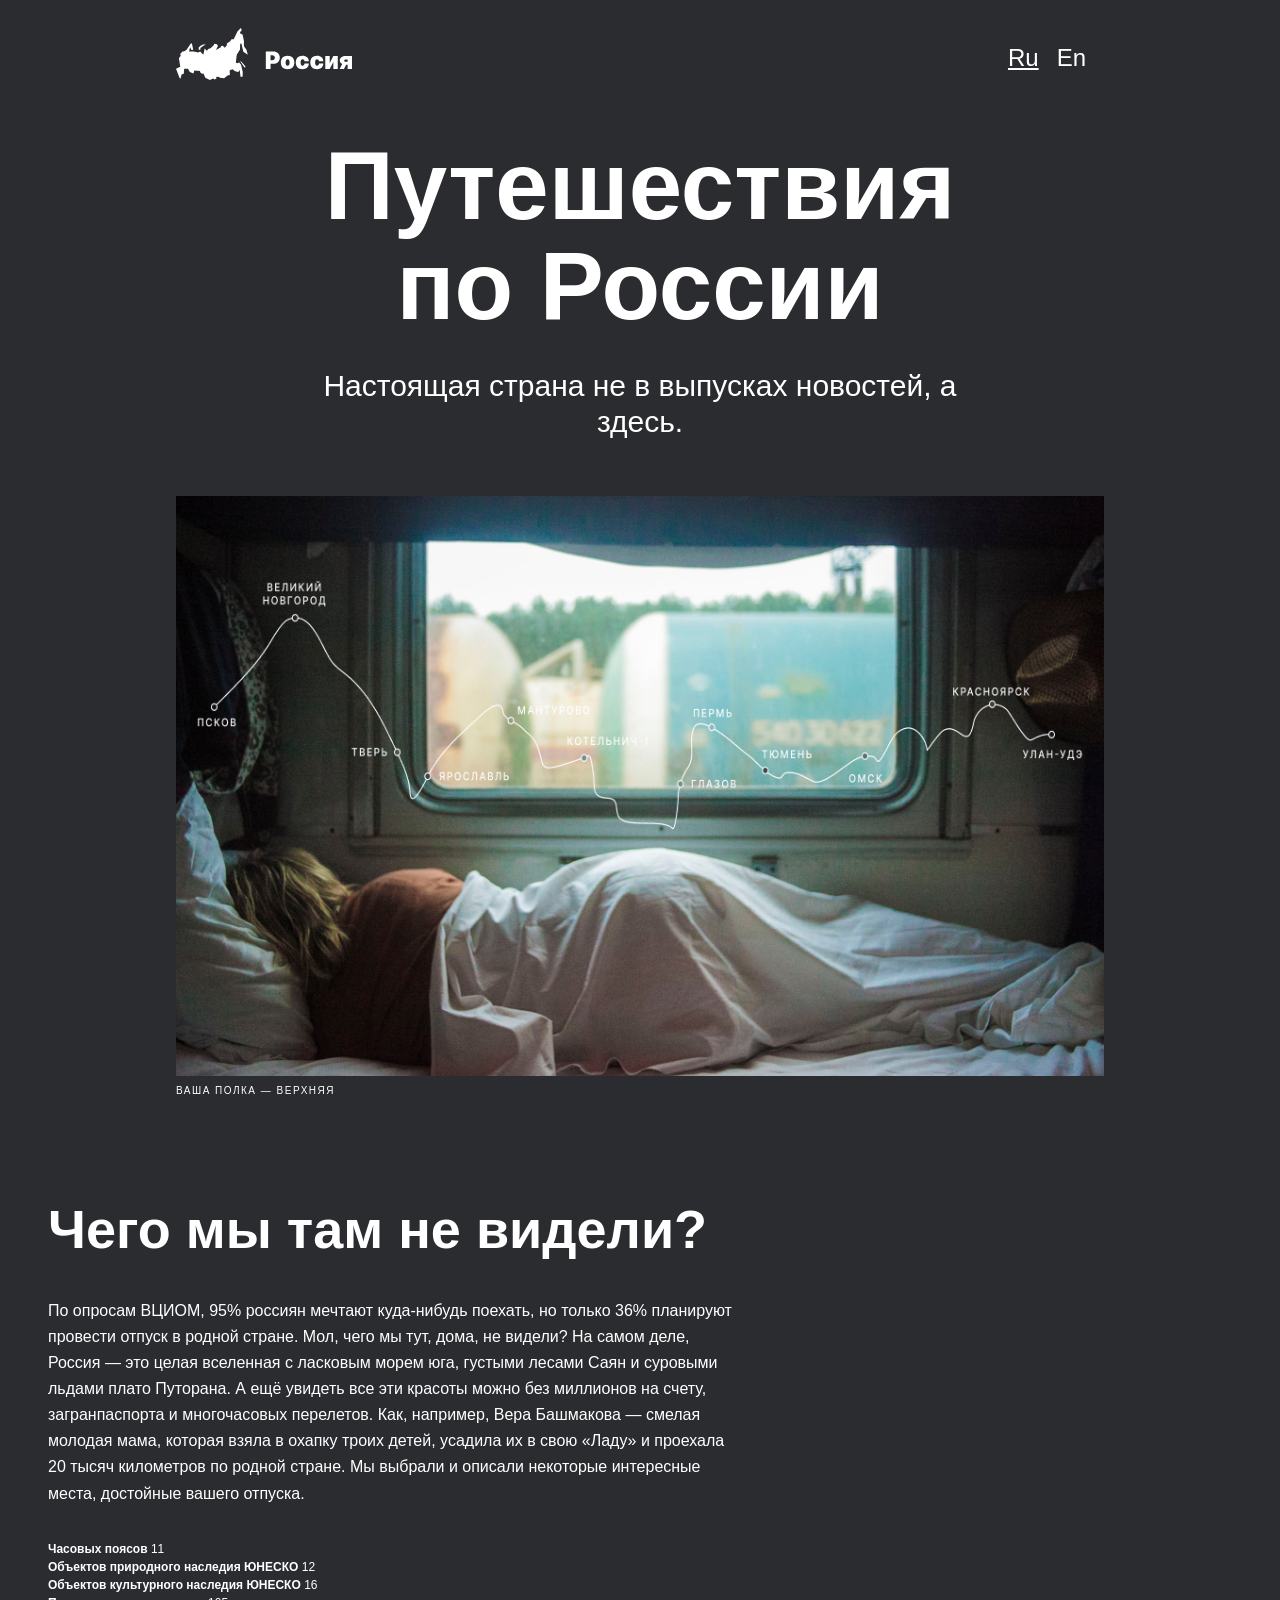
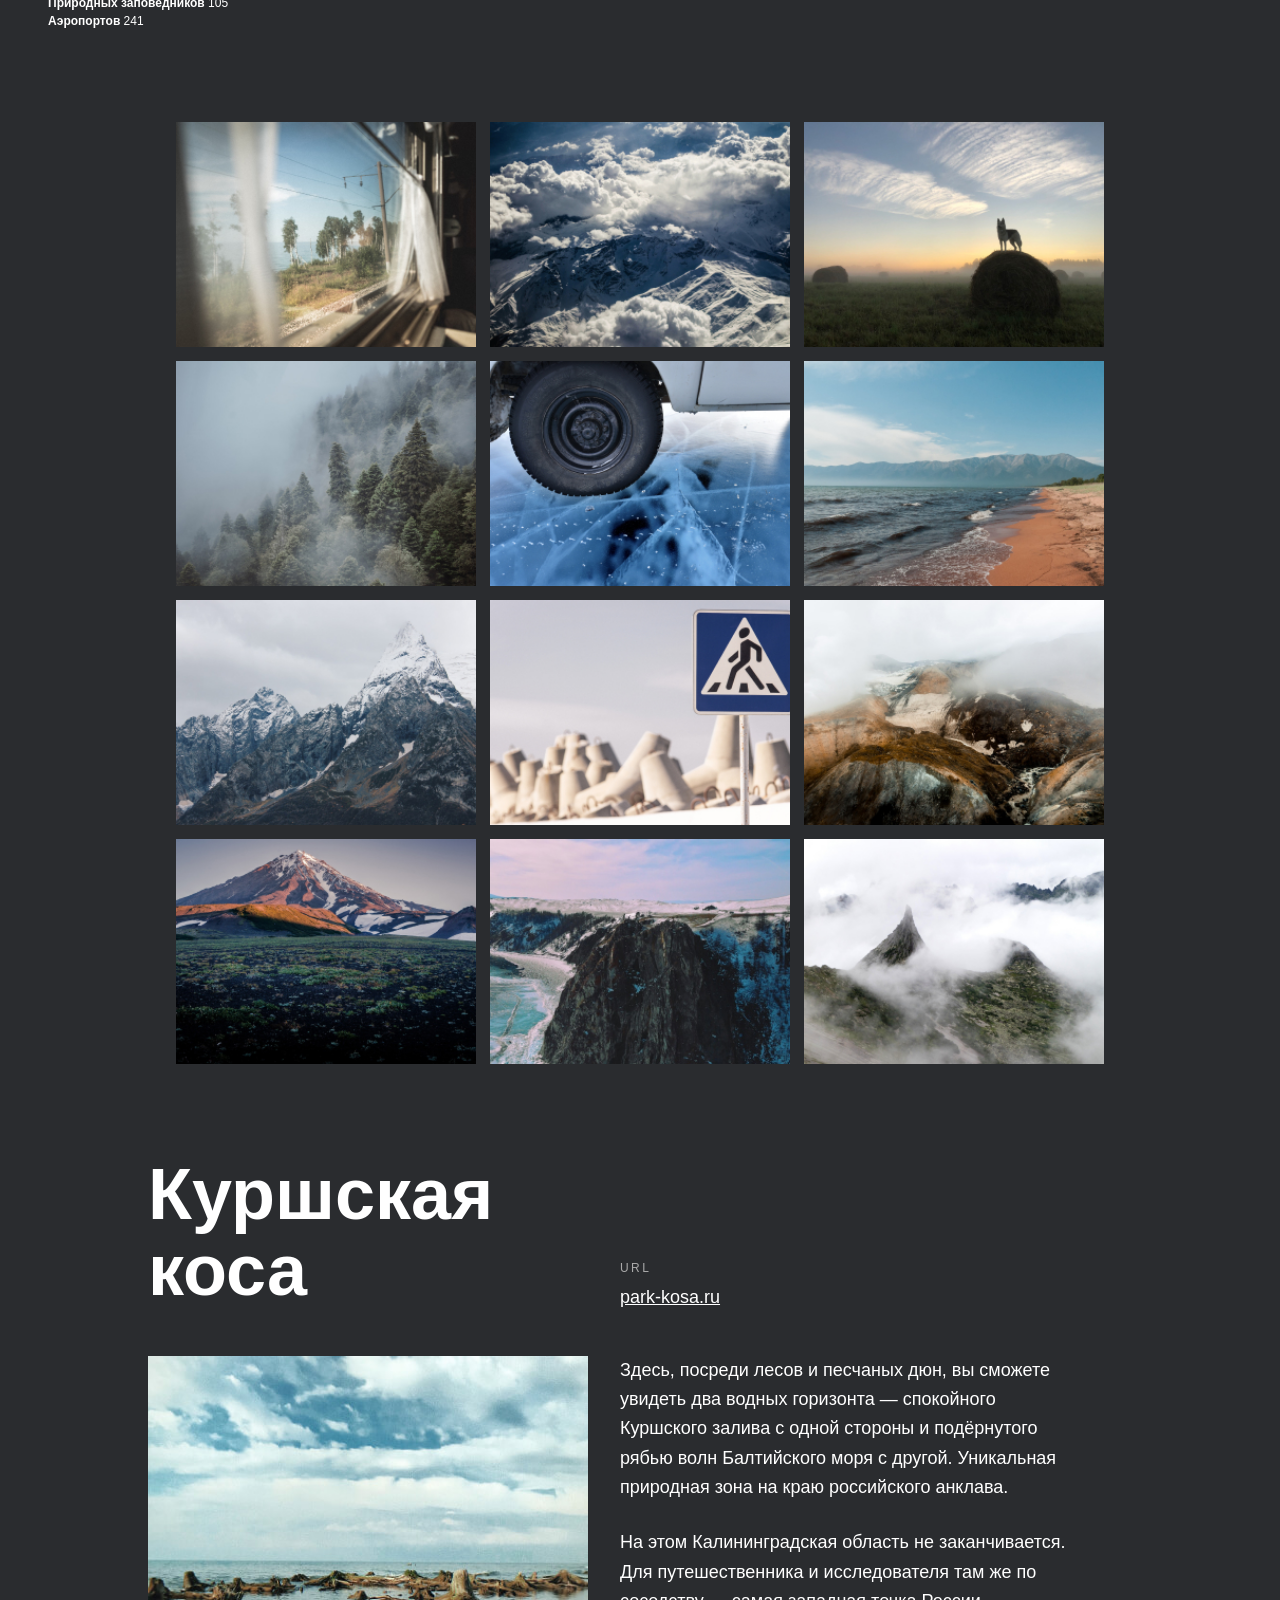
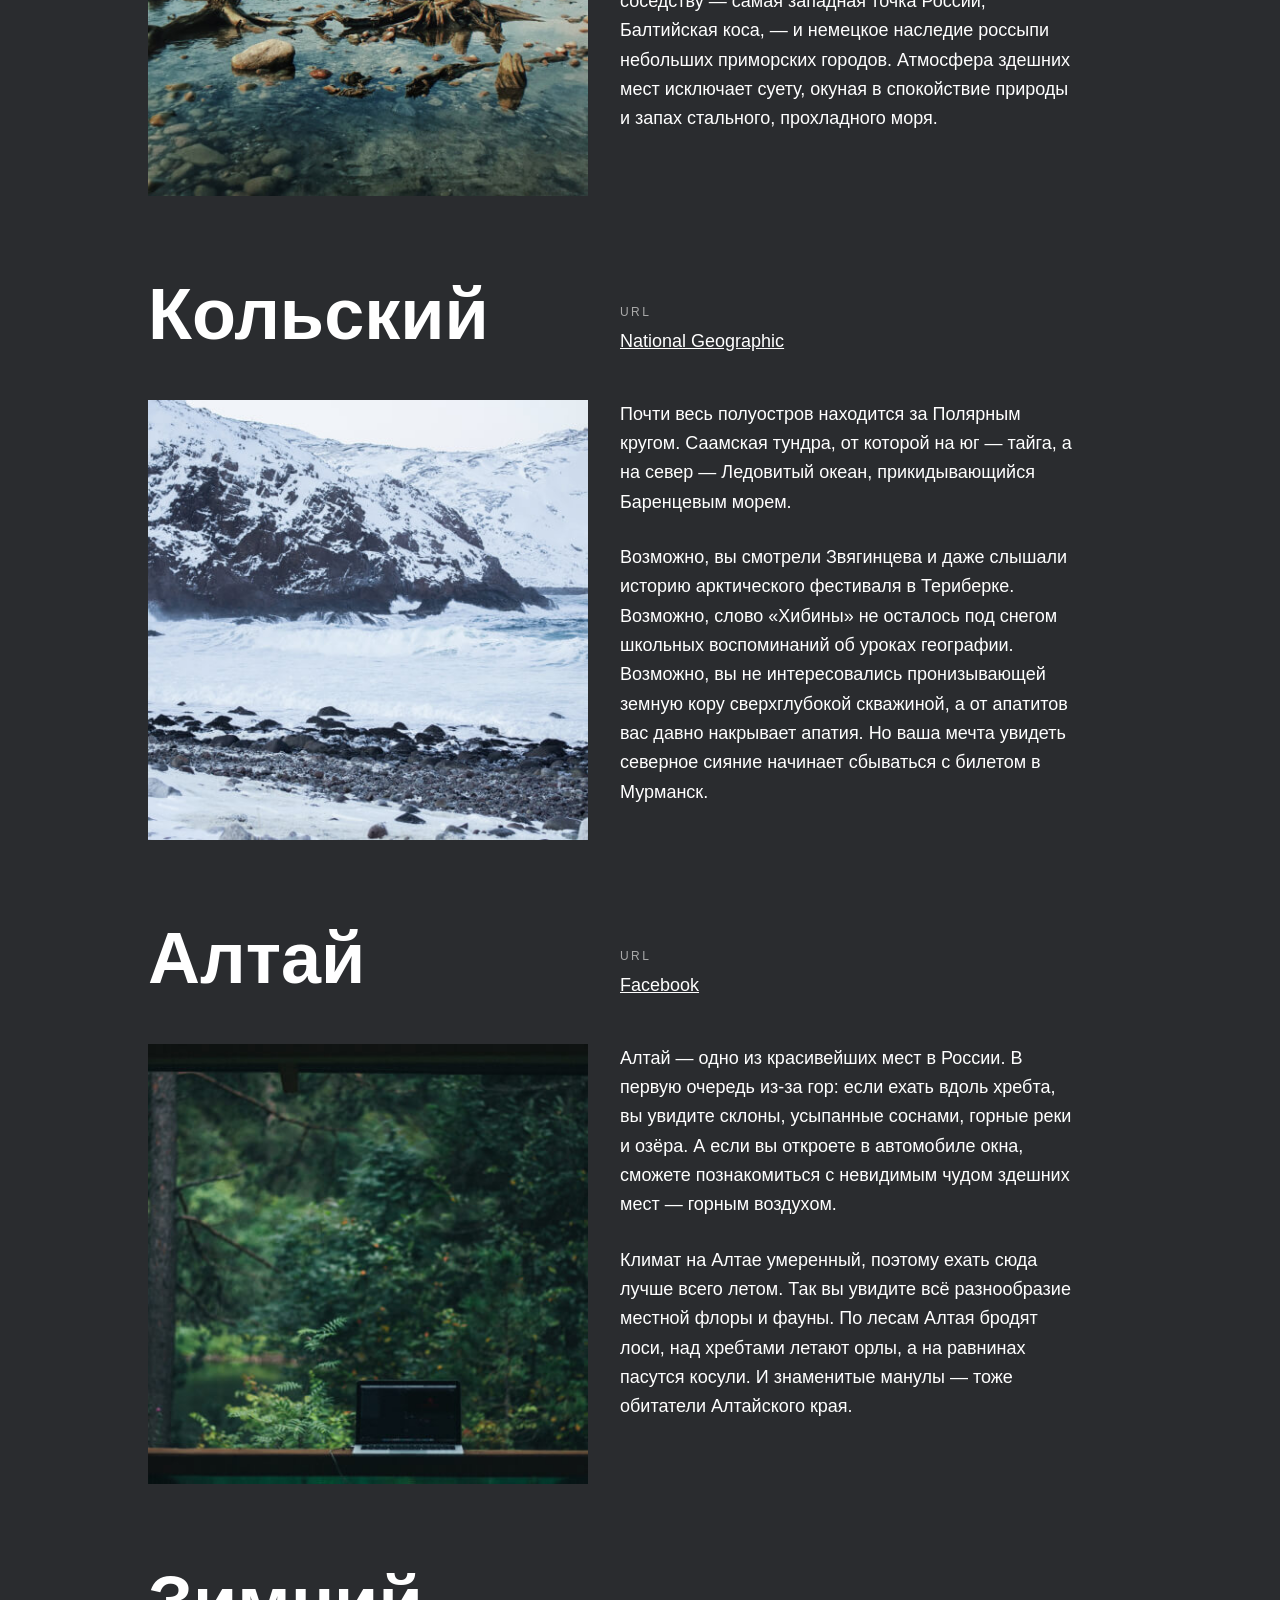
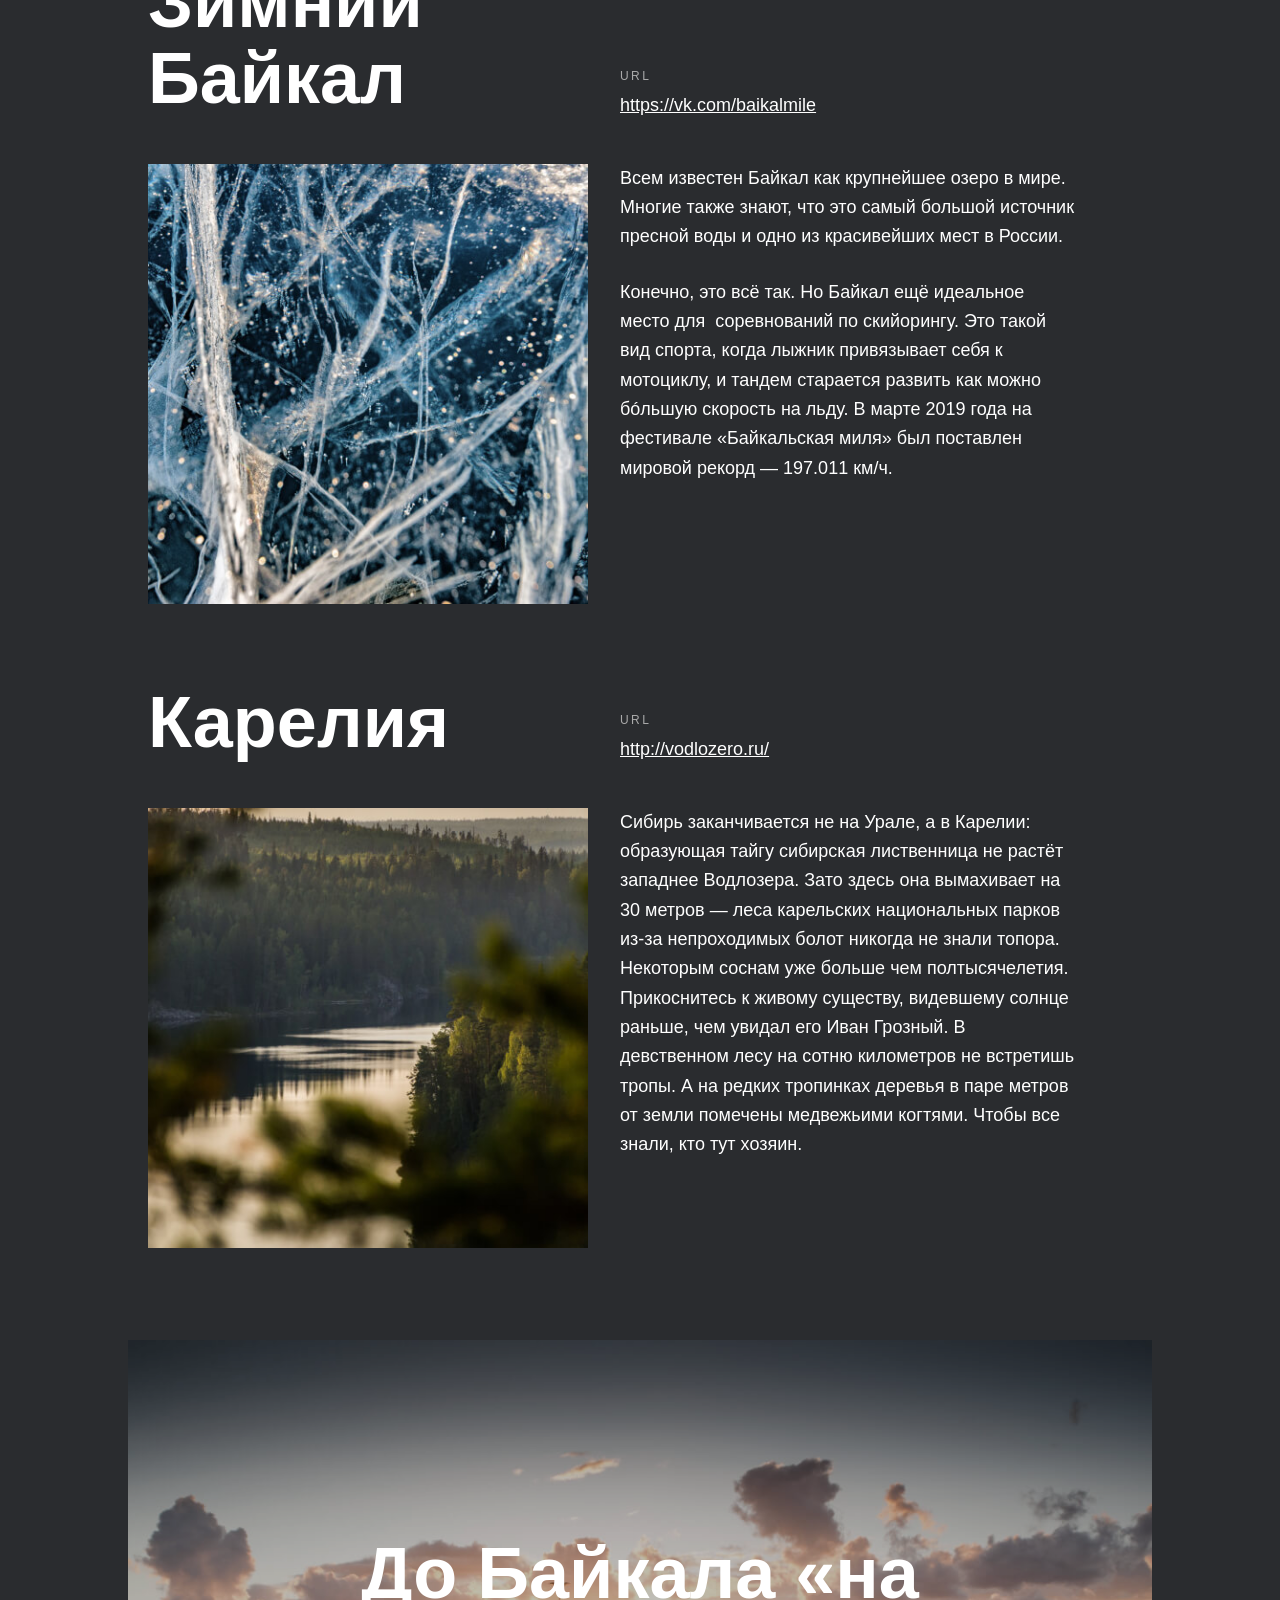
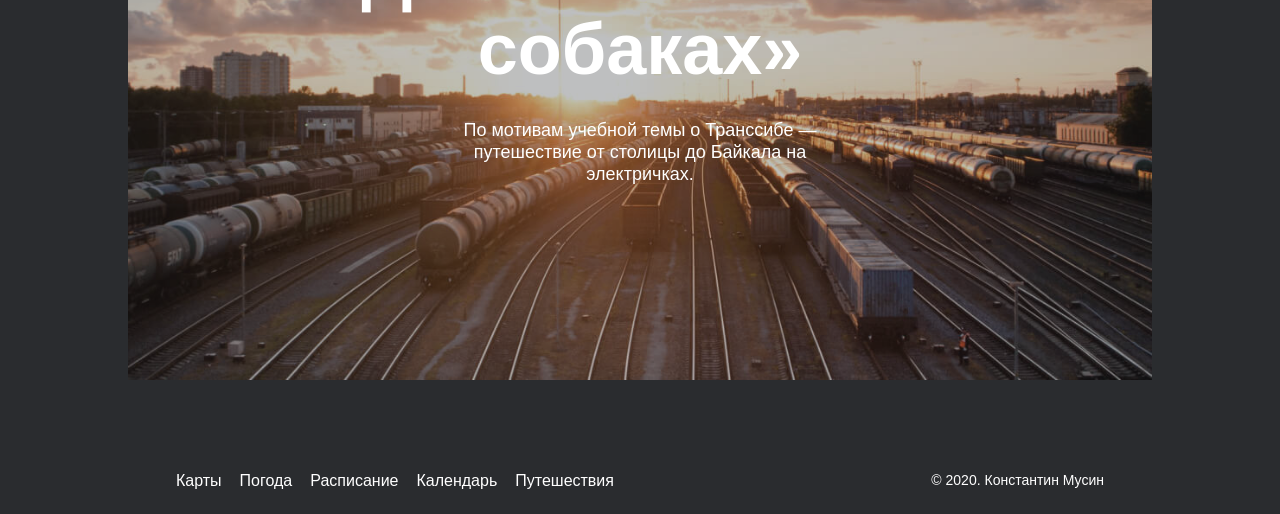
==== index.html @ 5dad6165 "Second Push" ====
<!DOCTYPE html>
<html lang="ru">
<head>
    <meta charset="UTF-8">
    <meta name="viewport" content="width=device-width, initial-scale=1.0">
    <link rel="stylesheet" href="./pages/index.css">
    <title>Путешествия по России</title>
</head>
<body>
    <div class="substrate">
    <div class="page">
        <header class="header">
            <img class="header__logo" src="./image/header__logo.svg" alt="Логотип">
            <ul class="header__unnumbered-list">  
                <li class="header__list"><a class="header__lang-link header__lang-link_language_active" href="#" target="_self">Ru</a></li>
                <li class="header__list"><a class="header__lang-link" href="#" target="_self">En</a></li>
            </ul>
        </header>
        <main class="content">
            <section class="lead">
                <h1 class="lead__title">Путешествия по России</h1>
                <p class="lead__subtitle">Настоящая страна не в выпусках новостей, а здесь.</p>
                <img class="lead__image" src="./image/lead__image.jpg" alt="Ваше место в вагоне">
                <p class="lead__caption">ваша полка — верхняя</p>
            </section>

            <section class="intro">
                <h2 class="intro__title">Чего мы там не видели?</h2>
                <p class="intro__text">По опросам ВЦИОМ, 95% россиян мечтают куда-нибудь поехать, 
                    но только 36% планируют провести отпуск в родной стране. 
                    Мол, чего мы тут, дома, не видели? 
                    На самом деле, Россия — это целая вселенная с ласковым морем юга,
                    густыми лесами Саян и суровыми льдами плато Путорана. 
                    А ещё увидеть все эти красоты можно без миллионов на счету, 
                    загранпаспорта и многочасовых перелетов. 
                    Как, например, Вера Башмакова — смелая молодая мама, 
                    которая взяла в охапку троих детей, усадила их в свою «Ладу» 
                    и проехала 20 тысяч километров по родной стране. 
                    Мы выбрали и описали некоторые интересные места, 
                    достойные вашего отпуска.</p>
                <ul class="intro__unnumbered-list">
                    <li class="intro__list">
                      <span class="intro__list-span">
                        Часовых поясов
                      </span>
                        11
                    </li>
                    <li class="intro__list">
                        <span class="intro__list-span">
                            Объектов природного наследия ЮНЕСКО
                        </span> 
                        12
                    </li>
                    <li class="intro__list">
                        <span class="intro__list-span">
                            Объектов культурного наследия ЮНЕСКО
                        </span> 
                        16
                    </li>
                    <li class="intro__list">
                        <span class="intro__list-span">
                        Природных заповедников
                        </span> 
                        105
                    </li>
                    <li class="intro__list">
                        <span class="intro__list-span">
                            Аэропортов
                        </span> 
                        241
                    </li>
                </ul>
            </section>

            <section class="photo-grid">
                <img class="photo-grid__item" src="./image/photo-grid__item.jpg" alt="Картинка 1">
                <img class="photo-grid__item" src="./image/photo-grid__item2.jpg" alt="Картинка 2">
                <img class="photo-grid__item" src="./image/photo-grid__item3.jpg" alt="Картинка 3">
                <img class="photo-grid__item" src="./image/photo-grid__item4.jpg" alt="Картинка 4">
                <img class="photo-grid__item" src="./image/photo-grid__item5.jpg" alt="Картинка 5">
                <img class="photo-grid__item" src="./image/photo-grid__item6.jpg" alt="Картинка 6">
                <img class="photo-grid__item" src="./image/photo-grid__item7.jpg" alt="Картинка 7">
                <img class="photo-grid__item" src="./image/photo-grid__item8.jpg" alt="Картинка 8">
                <img class="photo-grid__item" src="./image/photo-grid__item9.jpg" alt="Картинка 9">
                <img class="photo-grid__item" src="./image/photo-grid__item10.jpg" alt="Картинка 10">
                <img class="photo-grid__item" src="./image/photo-grid__item11.jpg" alt="Картинка 11">
                <img class="photo-grid__item" src="./image/photo-grid__item12.jpg" alt="Картинка 12">
            </section>

            <section class="places">
                <ul class="places__unnumbered-list">
                    <li class="place">
                        <h2 class="place__title">Куршская коса</h2>                            
                        <div class="place__website">
                            <p class="place__url-heading">URL</p>
                            <a class="place__link" href="http://park-kosa.ru" target="_self">park-kosa.ru</a>
                        </div>                    
                        <img class="place__image" src="./image/place__image1.jpg" alt="Куршская коса">
                        <div class="place__text">
                        <p class="place__paragraph">Здесь, посреди лесов и песчаных дюн, 
                            вы сможете увидеть два водных горизонта — 
                            спокойного Куршского залива с одной стороны и 
                            подёрнутого рябью волн Балтийского моря с другой. 
                            Уникальная природная зона на краю российского анклава.</p>
                        <p class="place__paragraph">На этом Калининградская область 
                            не заканчивается. Для путешественника и исследователя 
                            там же по соседству — самая западная точка России, 
                            Балтийская коса, — и немецкое наследие россыпи небольших 
                            приморских городов. Атмосфера здешних мест исключает суету, 
                            окуная в спокойствие природы и запах стального, прохладного моря.</p>
                        </div>
                     </li>

                    <li class="place">
                        <h2 class="place__title">Кольский</h2>      
                            <div class="place__website">
                            <p class="place__url-heading">URL</p>
                            <a class="place__link" href="https://yourshot.nationalgeographic.com/photos/?keywords=kolskiy" target="_self">National Geographic</a>
                        </div>
                        <img class="place__image" src="./image/place__image2.jpg" alt="Кольский">
                        <div class="place__text">
                        <p class="place__paragraph">Почти весь полуостров находится за 
                            Полярным кругом. Саамская тундра, от которой на юг — 
                            тайга, а на север — Ледовитый океан, 
                            прикидывающийся Баренцевым морем.</p>
                        <p class="place__paragraph">Возможно, вы смотрели Звягинцева
                             и даже слышали историю арктического фестиваля в Териберке. 
                             Возможно, слово «Хибины» не осталось под снегом школьных
                              воспоминаний об уроках географии. Возможно, вы не 
                              интересовались пронизывающей земную кору сверхглубокой 
                              скважиной, а от апатитов вас давно накрывает апатия. 
                              Но ваша мечта увидеть северное сияние начинает 
                              сбываться с билетом в Мурманск.</p>
                            </div>
                            </li>

                    <li class="place">
                        <h2 class="place__title">Алтай</h2>
                        <div class="place__website">
                            <p class="place__url-heading">URL</p>
                            <a class="place__link" href="https://www.facebook.com/vera.bashmakova/posts/10156011613718822" target="_self">Facebook</a>
                        </div>
                        <img class="place__image" src="./image/place__image3.jpg" alt="Алтай">
                        <div class="place__text">
                        <p class="place__paragraph">Алтай — одно из красивейших мест в России. 
                            В первую очередь из-за гор: если ехать вдоль хребта, 
                            вы увидите склоны, усыпанные соснами, 
                            горные реки и озёра. А если вы откроете в автомобиле окна, 
                            сможете познакомиться с невидимым чудом здешних мест — 
                            горным воздухом.</p>
                        <p class="place__paragraph">Климат на Алтае умеренный, 
                            поэтому ехать сюда лучше всего летом. 
                            Так вы увидите всё разнообразие местной флоры и фауны. 
                            По лесам Алтая бродят лоси, над хребтами летают орлы, 
                            а на равнинах пасутся косули. 
                            И знаменитые манулы — тоже обитатели Алтайского края.</p>
                        </div>
                        </li>

                    <li class="place">
                        <h2 class="place__title">Зимний Байкал</h2>
                        <div class="place__website">
                            <p class="place__url-heading">URL</p>
                            <a class="place__link" href="https://vk.com/baikalmile" target="_self">https://vk.com/baikalmile</a>
                        </div>
                        <img class="place__image" src="./image/place__image4.jpg" alt="Зимний Байкал">
                        <div class="place__text">
                        <p class="place__paragraph">Всем известен Байкал как крупнейшее озеро 
                            в мире. Многие также знают, что это самый большой источник 
                            пресной воды и одно из красивейших мест в России.</p>
                        <p class="place__paragraph">Конечно, это всё так. Но Байкал ещё идеальное место для
                             соревнований по скийорингу. Это такой вид спорта, 
                            когда лыжник привязывает себя 
                            к мотоциклу, и тандем старается развить как можно 
                            бóльшую скорость на льду. В марте 2019 года на фестивале 
                            «Байкальская миля» был поставлен мировой рекорд — 197.011 км/ч.</p>
                        </div>
                        </li>

                    <li class="place">
                        <h2 class="place__title">Карелия</h2>
                        <div class="place__website">
                            <p class="place__url-heading">URL</p>
                            <a class="place__link" href="http://vodlozero.ru" target="_self">http://vodlozero.ru/</a>
                        </div>
                        <img class="place__image" src="./image/place__image5.jpg" alt="Карелия">
                        <div class="place__text">
                        <p class="place__paragraph">Сибирь заканчивается не на Урале, а в Карелии: 
                            образующая тайгу сибирская лиственница не растёт западнее Водлозера.
                             Зато здесь она вымахивает на 30 метров — леса карельских национальных
                              парков из-за непроходимых болот никогда не знали топора. 
                              Некоторым соснам уже больше чем полтысячелетия. 
                              Прикоснитесь к живому существу, видевшему солнце раньше, 
                              чем увидал его Иван Грозный. 
                            В девственном лесу на сотню километров не встретишь тропы. 
                            А на редких тропинках деревья 
                            в паре метров от земли помечены медвежьими когтями. 
                            Чтобы все знали, кто тут хозяин.</p>
                        </div>
                        </li>
                </ul>
            </section>

            <section class="cover">
                <a class="cover__link" href="https://stampsy.com/na-elektrichkakh-do-baikala" target="_self">
                <h2 class="cover__title">До Байкала «на собаках»</h2>
                <p class="cover__subtitle">По мотивам учебной темы о 
                    Транссибе — путешествие от столицы до 
                    Байкала на электричках.</p>
                <div class="cover__overlay"></div>
                </a>
            </section>

        </main>

        <footer class="footer">
            <nav>
            <ul class="footer__unnumbered-list">
                <li class="footer__list-link"><a class="footer__link" href="https://yandex.ru/maps" target="_self">Карты</a></li>
                <li class="footer__list-link"><a class="footer__link" href="https://yandex.ru/pogoda" target="_self">Погода</a></li>
                <li class="footer__list-link"><a class="footer__link" href="https://rasp.yandex.ru" target="_self">Расписание</a></li>
                <li class="footer__list-link"><a class="footer__link" href="https://calendar.yandex.ru" target="_self">Календарь</a></li>
                <li class="footer__list-link"><a class="footer__link" href="https://travel.yandex.ru" target="_self">Путешествия</a></li>
            </ul>
            </nav>
            <p class="footer__copyright"> &copy; 2020. Константин Мусин</p>
        </footer>

    </div>
    </div>
</body>
</html>
---- pages/index.css ----
@import url(../vendor/normalize.css);

@import url(../font/font.css);

@import url(../blocks/substrate/substrate.css);

@import url(../blocks/page/page.css);

@import url(../blocks/header/header.css);
@import url(../blocks/header/__logo/header__logo.css);
@import url(../blocks/header/__unnumbered-list/header__unnumbered-list.css);
@import url(../blocks/header/__lang-link/header__lang-link.css);
@import url(../blocks/header/__lang-link/_language/header__lang-list_language_active.css);

@import url(../blocks/lead/lead.css);
@import url(../blocks/lead/__title/lead__title.css);
@import url(../blocks/lead/__subtitle/lead__subtitle.css);
@import url(../blocks/lead/__image/lead__image.css);
@import url(../blocks/lead/__caption/lead__caption.css);

@import url(../blocks/intro/intro.css);
@import url(../blocks/intro/__title/intro__title.css);
@import url(../blocks/intro/__text/intro__text.css);
@import url(../blocks/intro/__unnumbered-list/intro__unnumbered-list.css);
@import url(../blocks/intro/__list/intro__list.css);
@import url(../blocks/intro/__list-span/intro__list-span.css);

@import url(../blocks/photo-grid/photo-grid.css);
@import url(../blocks/photo-grid/__item/photo-grid__item.css);

@import url(../blocks/places/places.css);
@import url(../blocks/places/__unnumbered-list/places__unnumbered-list.css);

@import url(../blocks/place/place.css);
@import url(../blocks/place/__title/place__title.css);
@import url(../blocks/place/__image/place__image.css);
@import url(../blocks/place/__website/place__website.css);
@import url(../blocks/place/__url-heading/place__url-heading.css);
@import url(../blocks/place/__link/place__link.css);
@import url(../blocks/place/__paragraph/place__paragraph.css);

@import url(../blocks/cover/cover.css);
@import url(../blocks/cover/__link/cover__link.css);
@import url(../blocks/cover/__title/cover__title.css);
@import url(../blocks/cover/__subtitle/cover__subtitle.css);

@import url(../blocks/footer/footer.css);
@import url(../blocks/footer/__unnumbered-list/footer__unnumbered-list.css);
@import url(../blocks/footer/__link/footer__link.css);
@import url(../blocks/footer/__list-link/footer__list-link.css);
@import url(../blocks/footer/__copyright/footer__copyright.css);
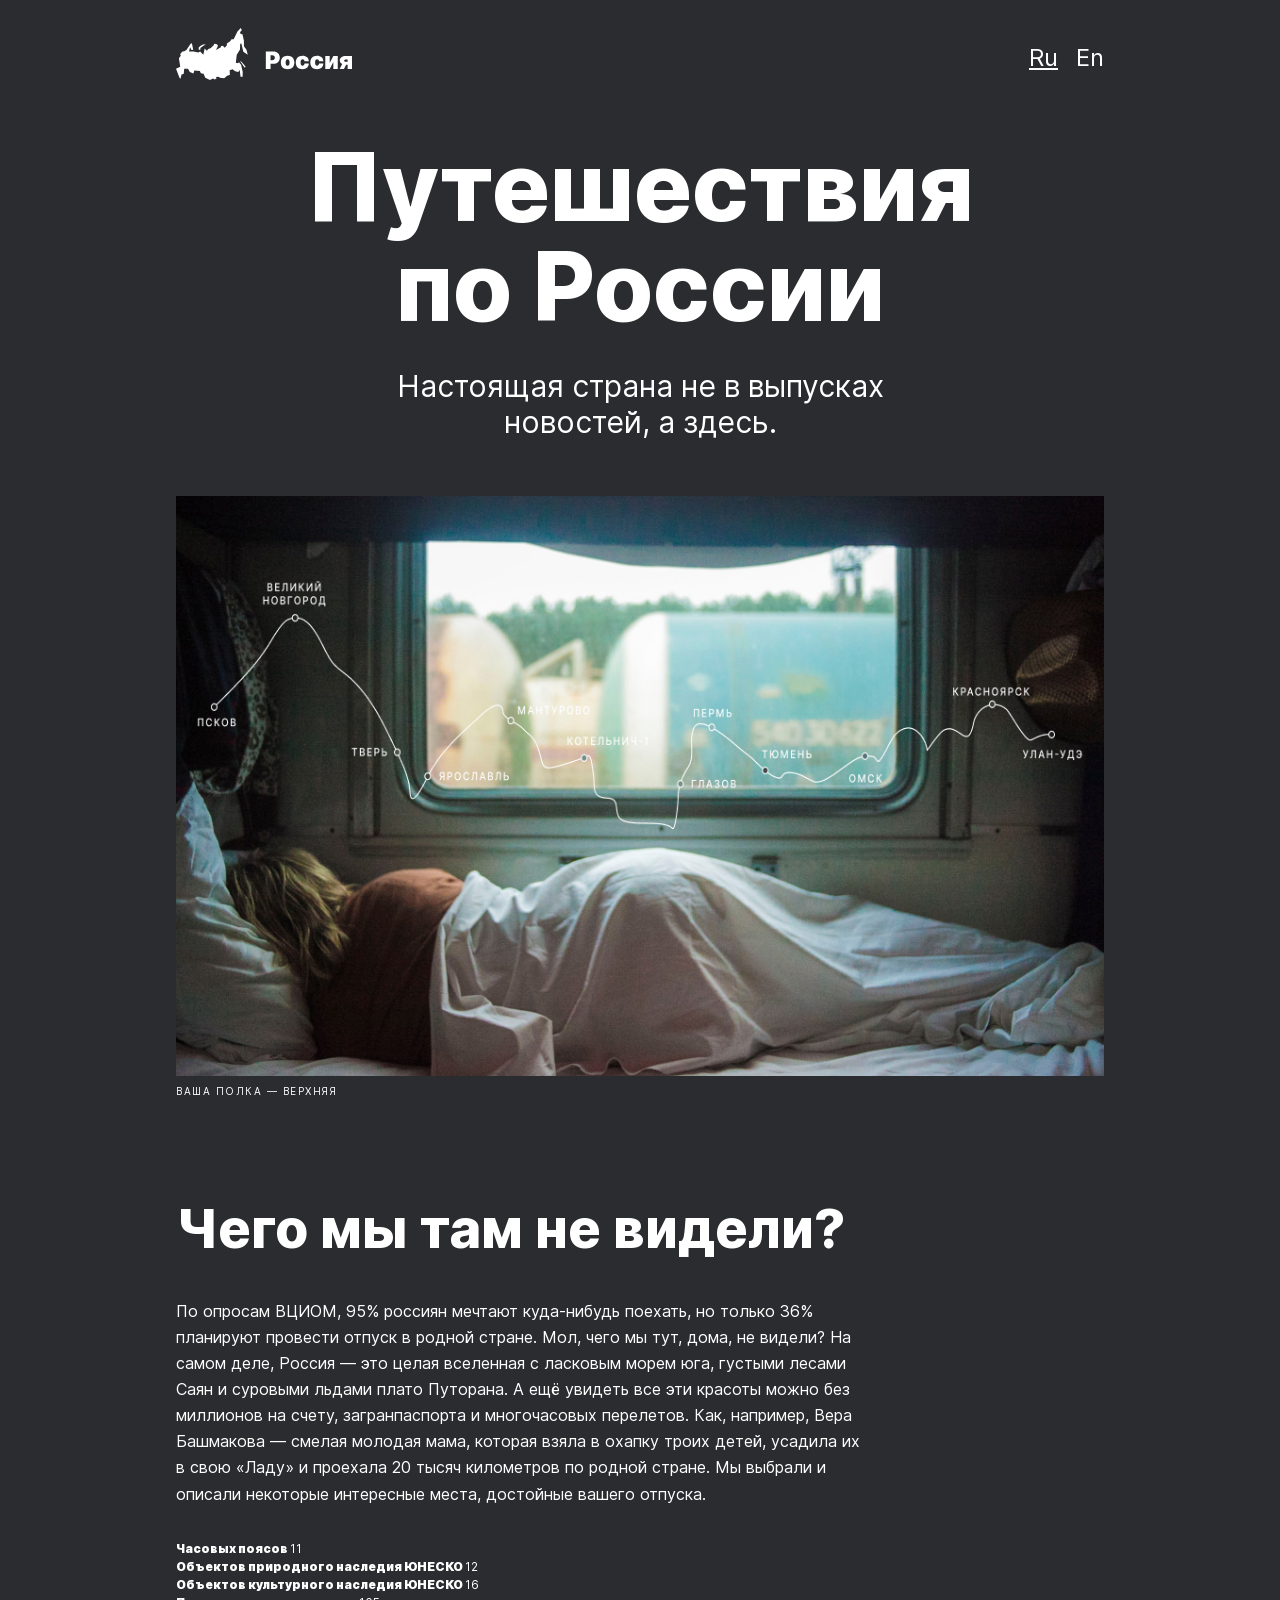
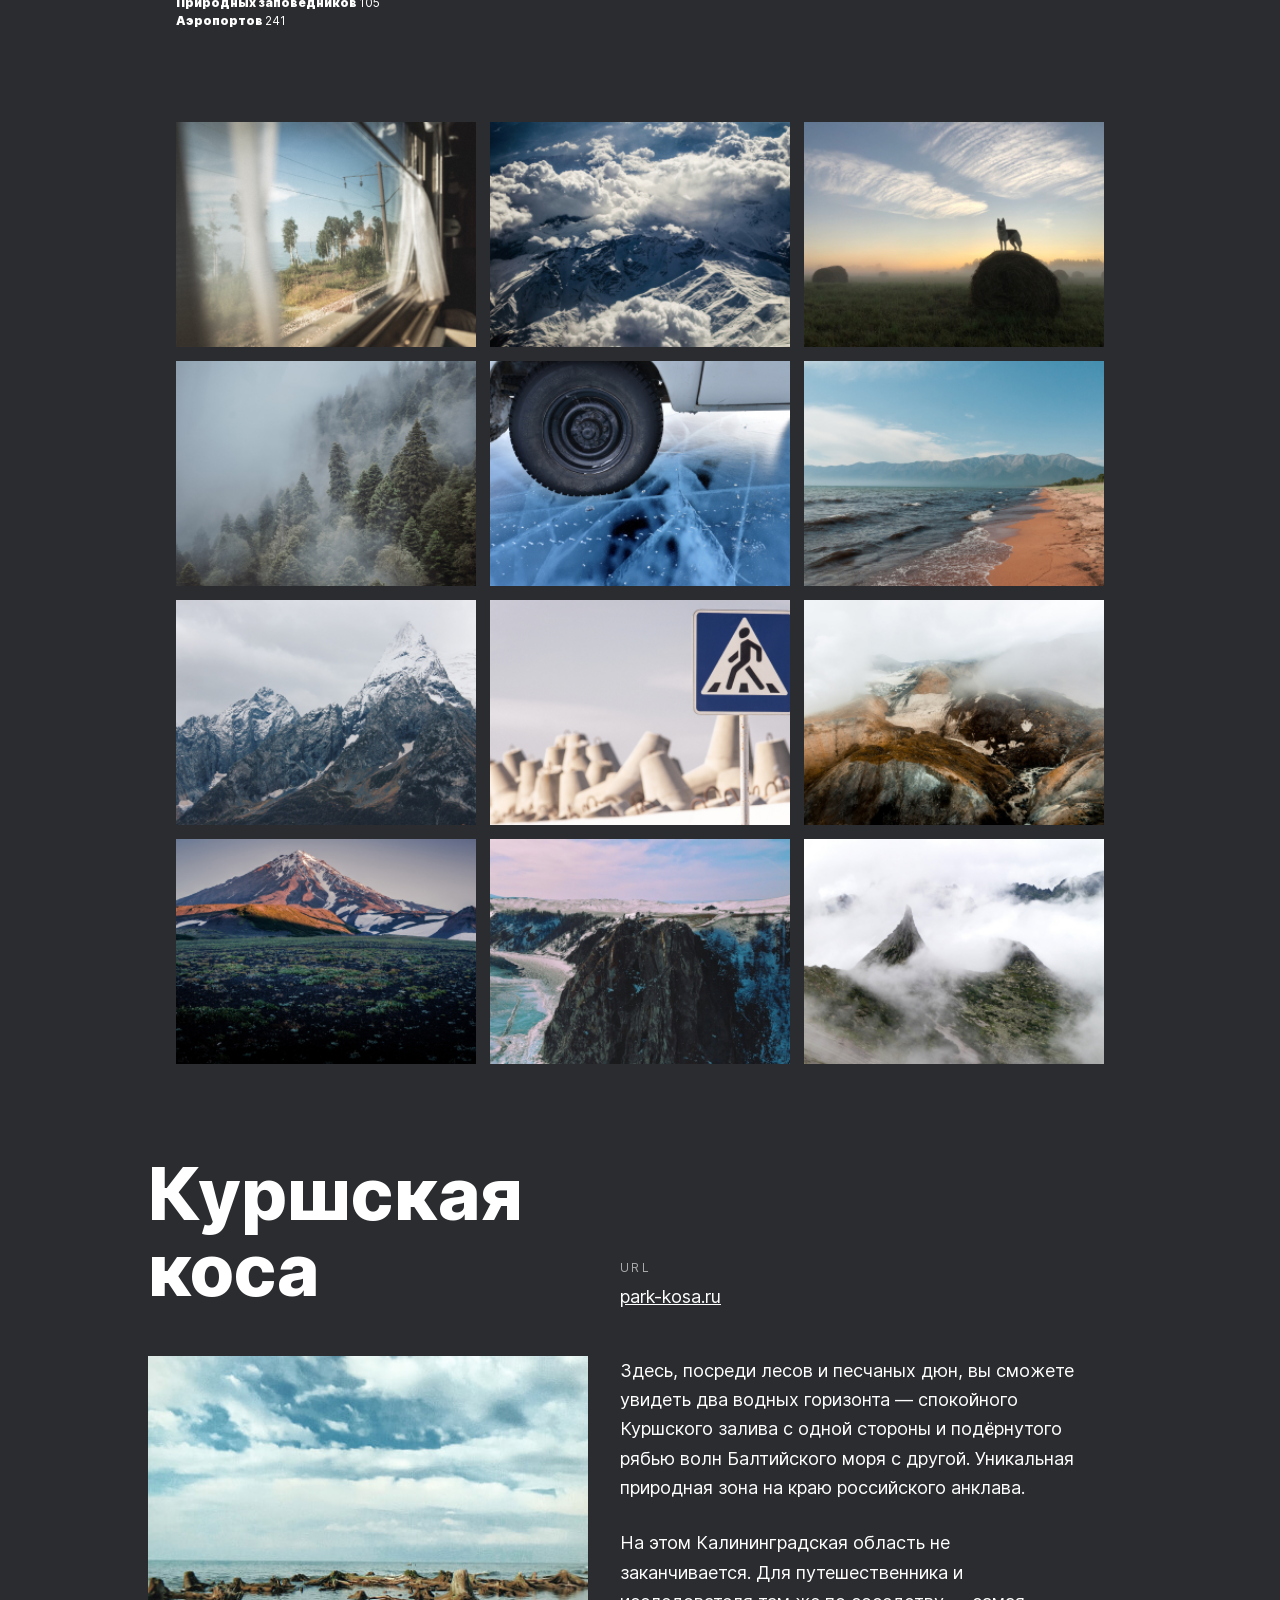
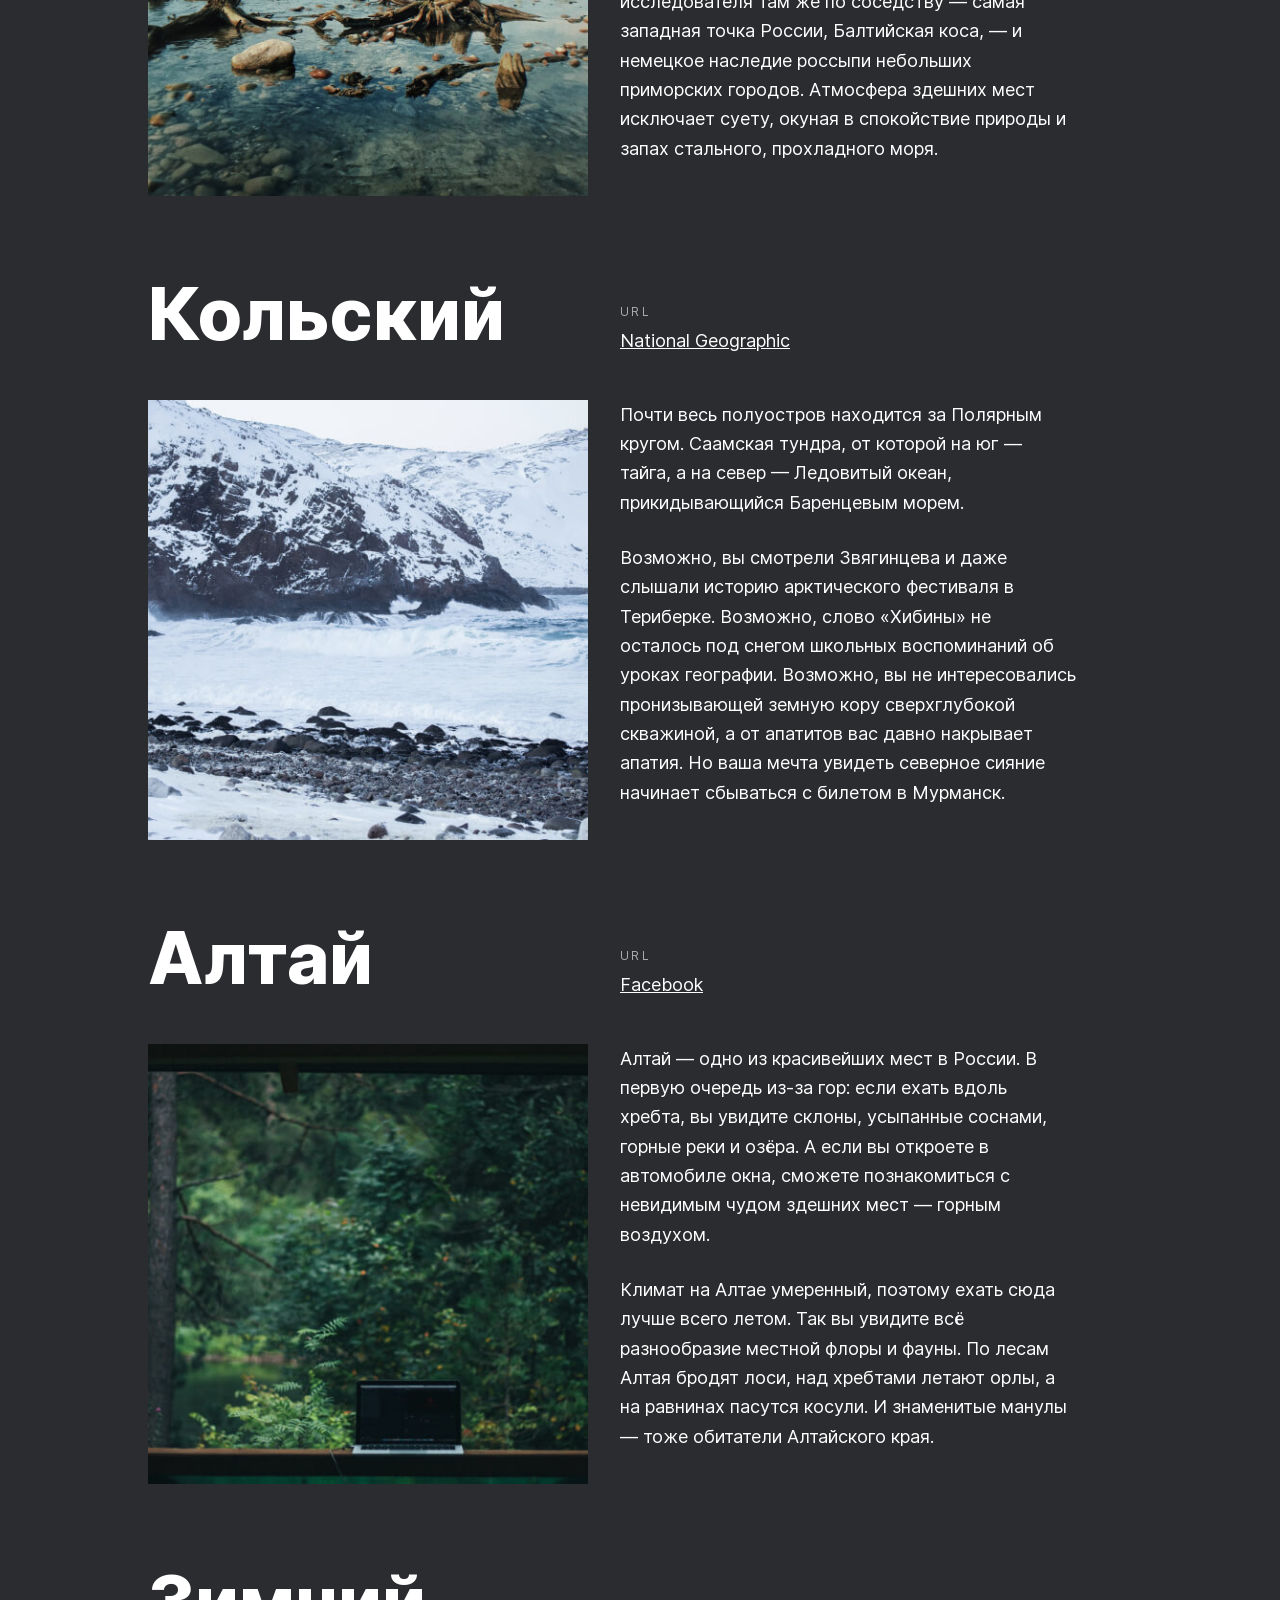
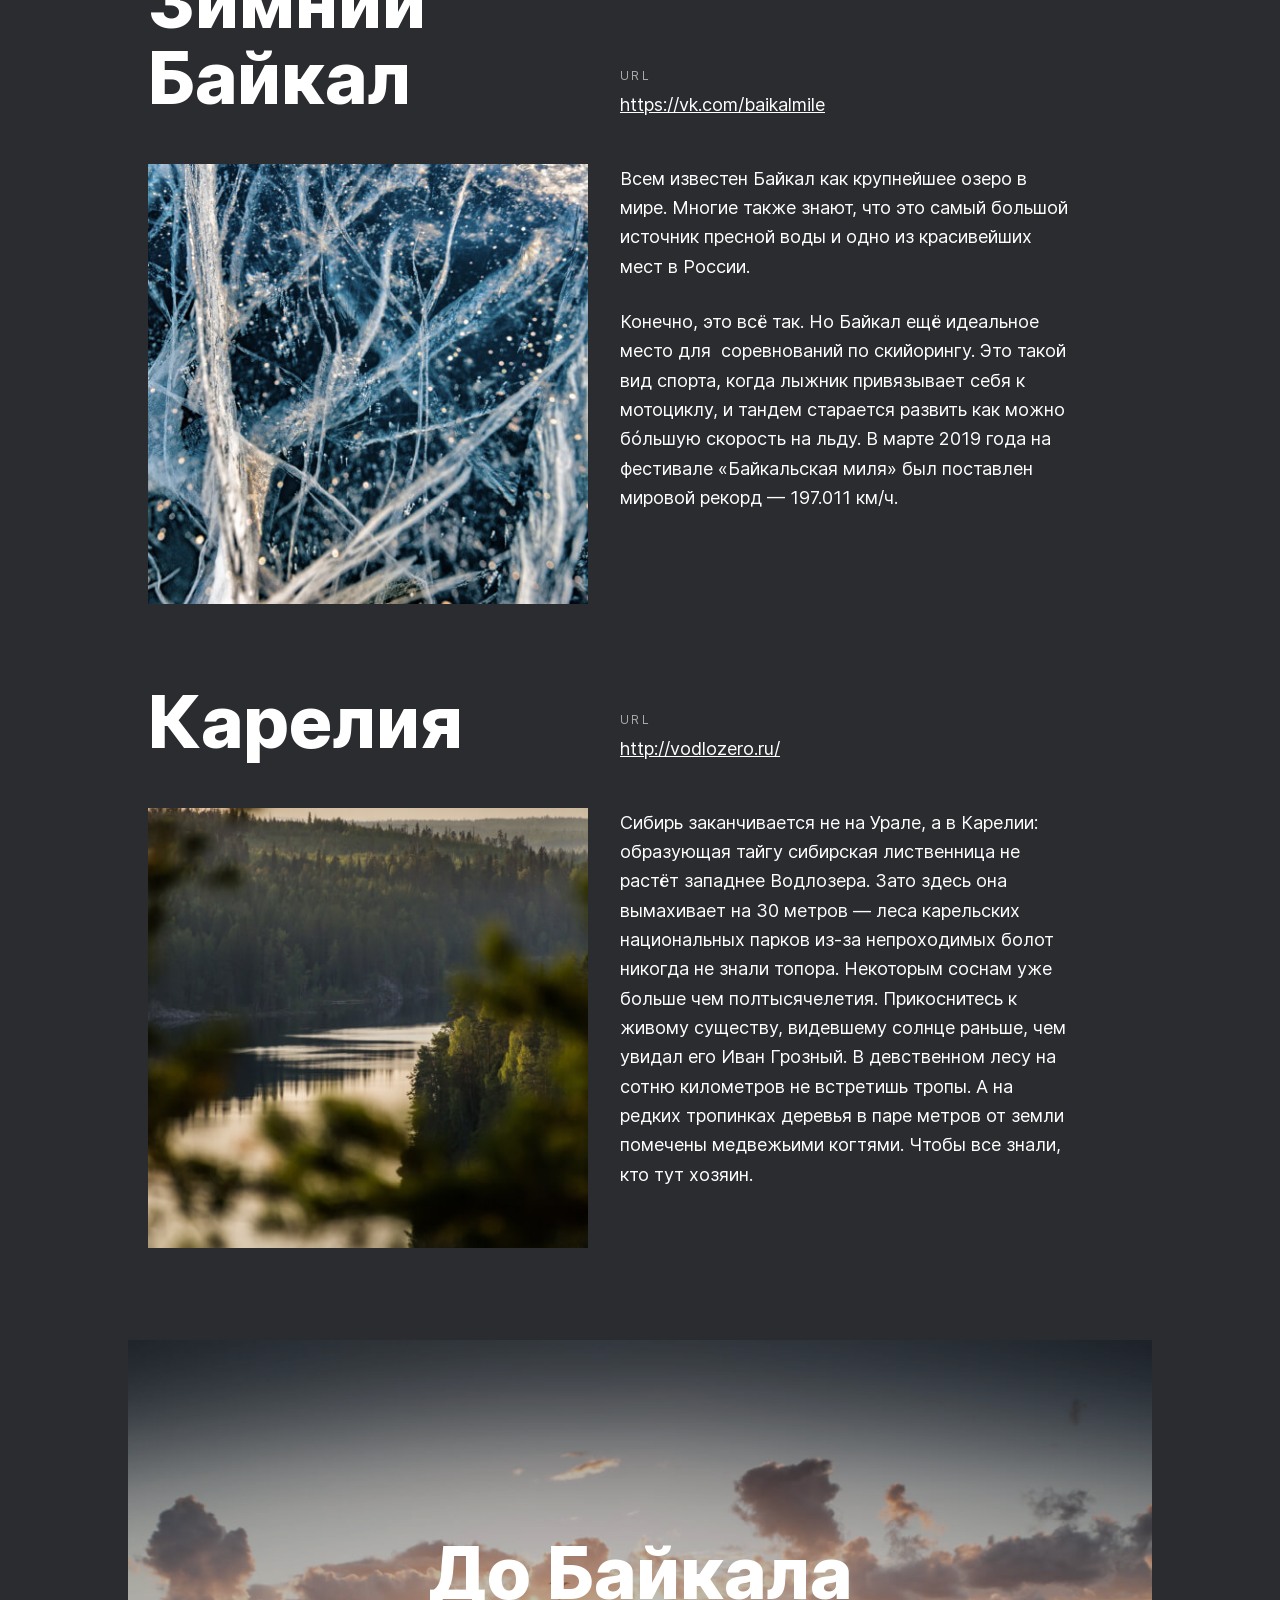
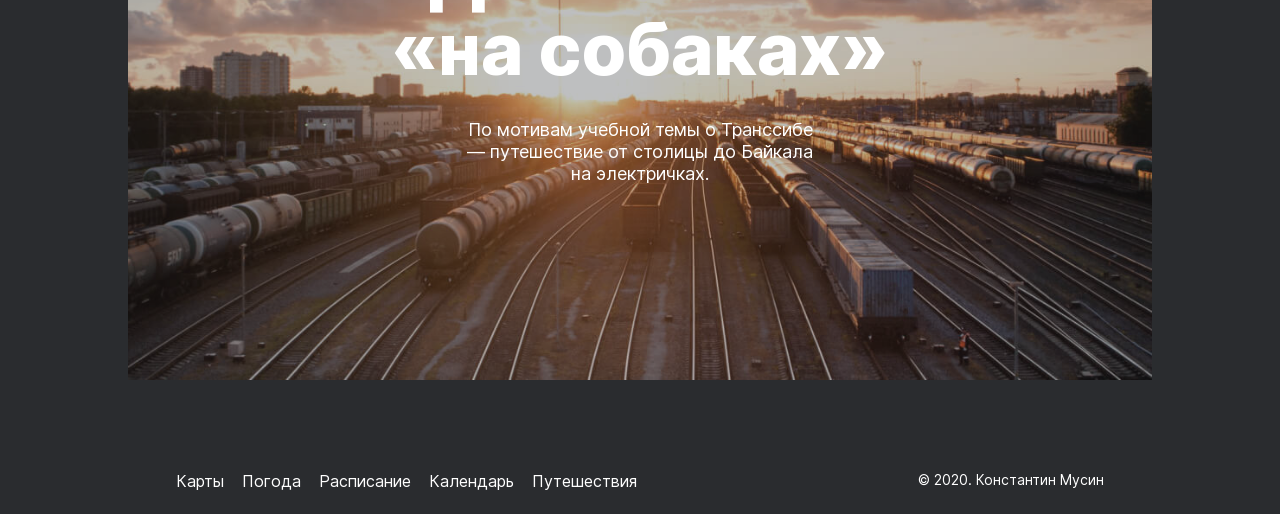
==== commit 2056cadd: "Third Push 3.0" ====
--- a/index.html
+++ b/index.html
@@ -6,13 +6,12 @@
     <link rel="stylesheet" href="./pages/index.css">
     <title>Путешествия по России</title>
 </head>
-<body>
-    <div class="substrate">
+<body class="substrate">
     <div class="page">
         <header class="header">
             <img class="header__logo" src="./image/header__logo.svg" alt="Логотип">
             <ul class="header__unnumbered-list">  
-                <li class="header__list"><a class="header__lang-link header__lang-link_language_active" href="#" target="_self">Ru</a></li>
+                <li class="header__list"><a class="header__lang-link header__lang-link_active" href="#" target="_self">Ru</a></li>
                 <li class="header__list"><a class="header__lang-link" href="#" target="_self">En</a></li>
             </ul>
         </header>
@@ -207,7 +206,6 @@
                 <p class="cover__subtitle">По мотивам учебной темы о 
                     Транссибе — путешествие от столицы до 
                     Байкала на электричках.</p>
-                <div class="cover__overlay"></div>
                 </a>
             </section>
 
@@ -227,6 +225,5 @@
         </footer>
 
     </div>
-    </div>
 </body>
 </html>
--- a/pages/index.css
+++ b/pages/index.css
@@ -1,6 +1,6 @@
 @import url(../vendor/normalize.css);
 
-@import url(../font/font.css);
+@import url(../vendor/font.css);
 
 @import url(../blocks/substrate/substrate.css);
 
@@ -10,7 +10,7 @@
 @import url(../blocks/header/__logo/header__logo.css);
 @import url(../blocks/header/__unnumbered-list/header__unnumbered-list.css);
 @import url(../blocks/header/__lang-link/header__lang-link.css);
-@import url(../blocks/header/__lang-link/_language/header__lang-list_language_active.css);
+@import url(../blocks/header/__lang-link/_active/header__lang-link_active.css);
 
 @import url(../blocks/lead/lead.css);
 @import url(../blocks/lead/__title/lead__title.css);
